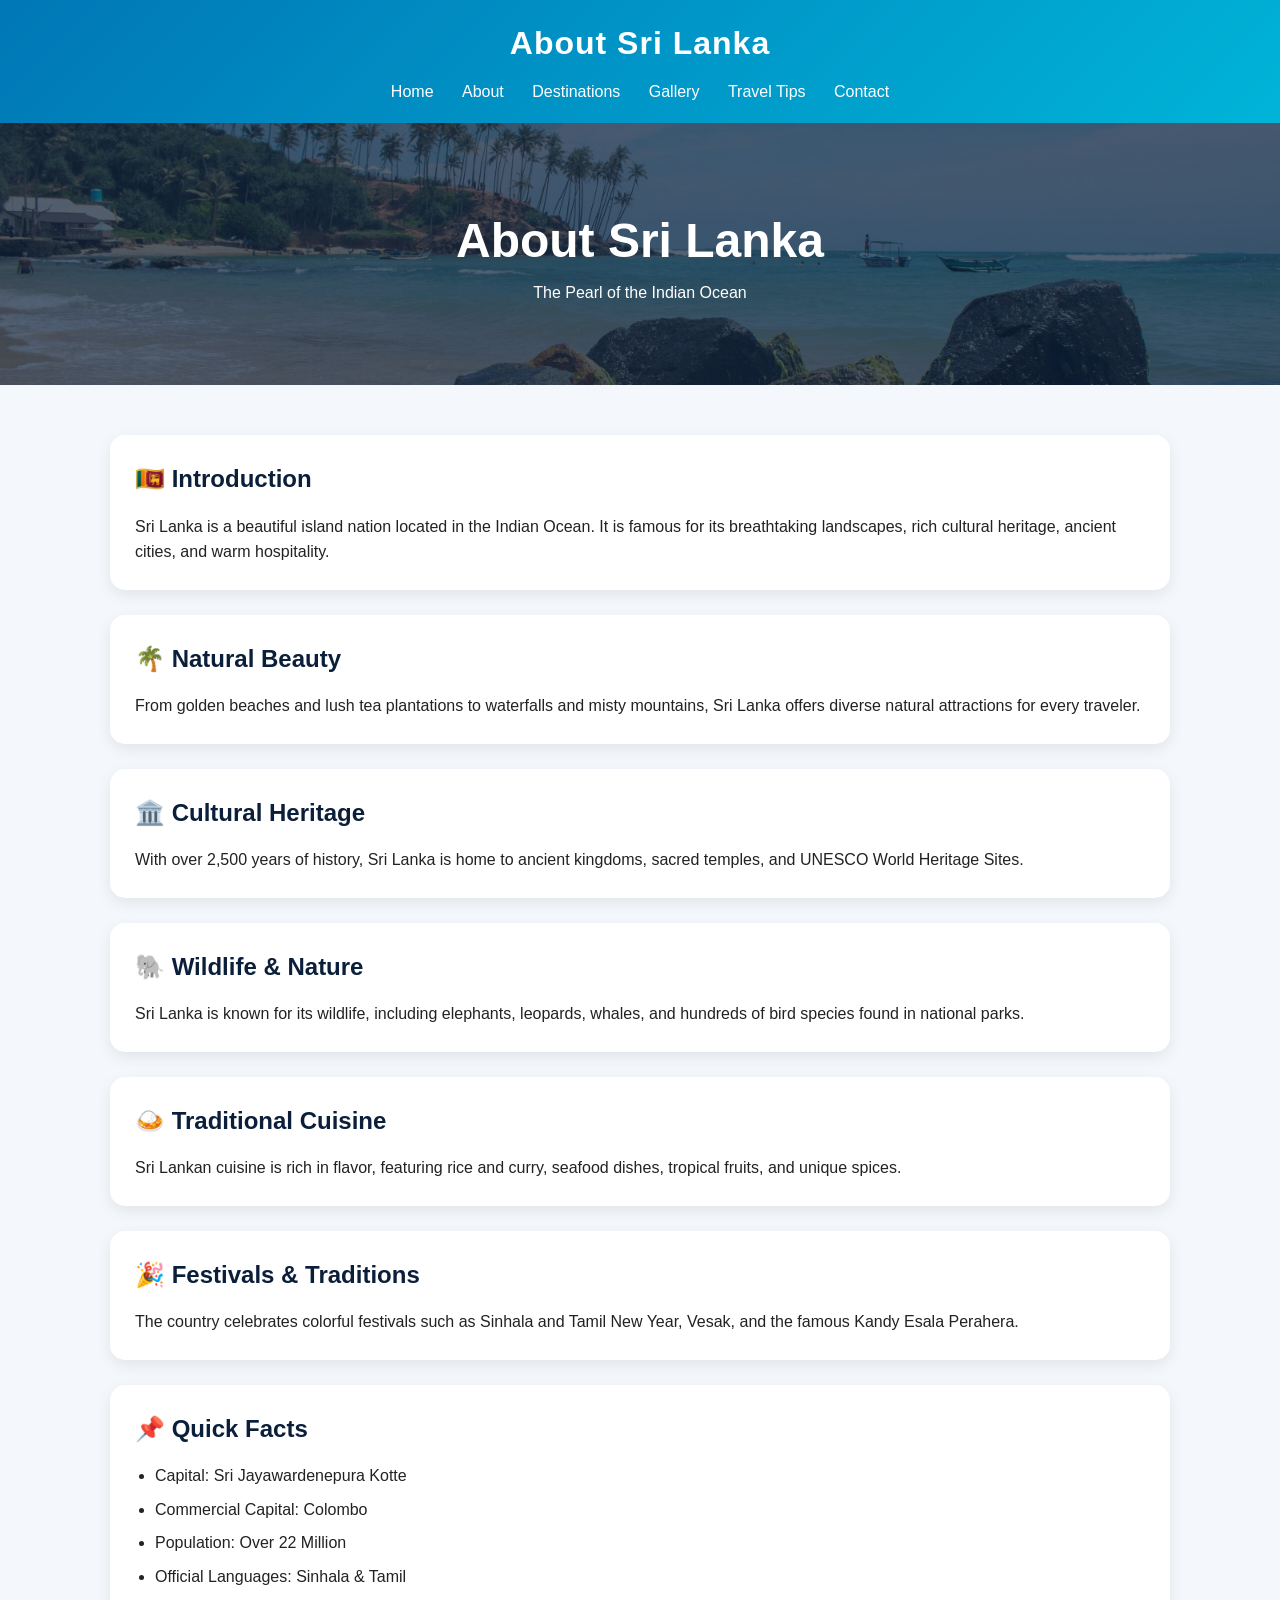
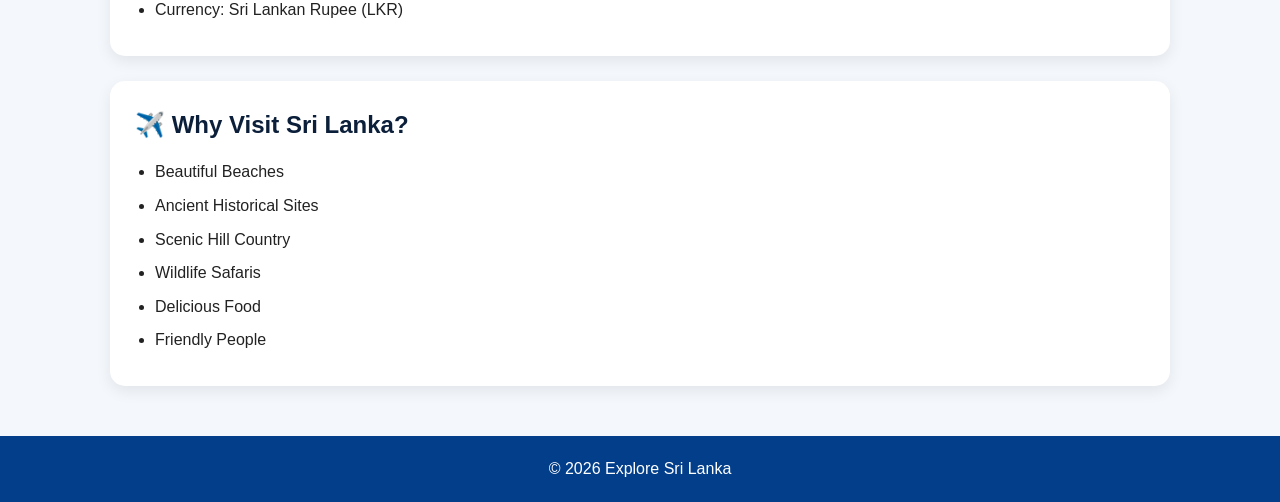
==== about.html @ e5718641 "Add files via upload" ====
<!doctype html>
<html lang="en">
  <head>
    <meta charset="UTF-8" />
    <title>About Sri Lanka</title>
    <link rel="stylesheet" href="css/style.css" />
  </head>
  <body>
    <header>
      <h1>About Sri Lanka</h1>
      <nav>
        <a href="index.html">Home</a>
        <a href="about.html">About</a>
        <a href="destinations.html">Destinations</a>
        <a href="gallery.html">Gallery</a>
        <a href="travel-tips.html">Travel Tips</a>
        <a href="contact.html">Contact</a>
      </nav>
    </header>

    <section class="page-banner">
      <h2>About Sri Lanka</h2>
      <p>The Pearl of the Indian Ocean</p>
    </section>

    <section class="about-container">
      <div class="about-section">
        <h2>🇱🇰 Introduction</h2>
        <p>
          Sri Lanka is a beautiful island nation located in the Indian Ocean. It
          is famous for its breathtaking landscapes, rich cultural heritage,
          ancient cities, and warm hospitality.
        </p>
      </div>

      <div class="about-section">
        <h2>🌴 Natural Beauty</h2>
        <p>
          From golden beaches and lush tea plantations to waterfalls and misty
          mountains, Sri Lanka offers diverse natural attractions for every
          traveler.
        </p>
      </div>

      <div class="about-section">
        <h2>🏛️ Cultural Heritage</h2>
        <p>
          With over 2,500 years of history, Sri Lanka is home to ancient
          kingdoms, sacred temples, and UNESCO World Heritage Sites.
        </p>
      </div>

      <div class="about-section">
        <h2>🐘 Wildlife & Nature</h2>
        <p>
          Sri Lanka is known for its wildlife, including elephants, leopards,
          whales, and hundreds of bird species found in national parks.
        </p>
      </div>

      <div class="about-section">
        <h2>🍛 Traditional Cuisine</h2>
        <p>
          Sri Lankan cuisine is rich in flavor, featuring rice and curry,
          seafood dishes, tropical fruits, and unique spices.
        </p>
      </div>

      <div class="about-section">
        <h2>🎉 Festivals & Traditions</h2>
        <p>
          The country celebrates colorful festivals such as Sinhala and Tamil
          New Year, Vesak, and the famous Kandy Esala Perahera.
        </p>
      </div>

      <div class="about-section">
        <h2>📌 Quick Facts</h2>
        <ul>
          <li>Capital: Sri Jayawardenepura Kotte</li>
          <li>Commercial Capital: Colombo</li>
          <li>Population: Over 22 Million</li>
          <li>Official Languages: Sinhala & Tamil</li>
          <li>Currency: Sri Lankan Rupee (LKR)</li>
        </ul>
      </div>

      <div class="about-section">
        <h2>✈️ Why Visit Sri Lanka?</h2>
        <ul>
          <li>Beautiful Beaches</li>
          <li>Ancient Historical Sites</li>
          <li>Scenic Hill Country</li>
          <li>Wildlife Safaris</li>
          <li>Delicious Food</li>
          <li>Friendly People</li>
        </ul>
      </div>
    </section>

    <footer>
      <p>© 2026 Explore Sri Lanka</p>
    </footer>
  </body>
</html>
---- css/style.css ----
* {
  margin: 0;
  padding: 0;
  box-sizing: border-box;
  font-family: 'Poppins', sans-serif;
}

body {
  background: #f4f7fb;
  color: #222;
  line-height: 1.6;
}

/* ===== HEADER (PROFESSIONAL STICKY NAVBAR) ===== */
header { 
  background: linear-gradient(135deg, #0077b6, #00b4d8);
  color: white;
  padding: 18px;
  text-align: center;
  box-shadow: 0 4px 15px rgba(0,0,0,0.15);
}

header h1 {
  font-size: 2rem;
  letter-spacing: 1px;
}

/* ===== NAVIGATION ===== */
nav {
  margin-top: 10px;
}

nav a {
  color: white;
  text-decoration: none;
  margin: 0 12px;
  font-weight: 500;
  position: relative;
  transition: 0.3s;
}

nav a::after {
  content: "";
  position: absolute;
  left: 0;
  bottom: -4px;
  width: 0%;
  height: 2px;
  background: #ffdd57;
  transition: 0.3s;
}

nav a:hover::after {
  width: 100%;
}

/* ===== HERO SECTION (UPGRADED) ===== */
.hero {
  background: linear-gradient(rgba(0,0,0,0.45), rgba(0,0,0,0.45)),
              url('../images/hero.jpeg') center/cover no-repeat;
  height: 85vh;
  display: flex;
  flex-direction: column;
  justify-content: center;
  align-items: center;
  text-align: center;
  color: white;
  padding: 20px;
}

.hero h2 {
  font-size: 3.2rem;
  font-weight: 700;
  margin-bottom: 10px;
}

.hero p {
  font-size: 1.2rem;
  color: #e0e0e0;
}

/* ===== SECTIONS ===== */
section {
  padding: 50px 20px;
}

/* ===== CARDS ===== */
.cards {
  display: grid;
  grid-template-columns: repeat(auto-fit, minmax(260px, 1fr));
  gap: 25px;
  max-width: 1100px;
  margin: auto;
}

.card {
  background: white;
  padding: 20px;
  border-radius: 15px;
  box-shadow: 0 10px 25px rgba(0,0,0,0.1);
  transition: 0.4s;
  text-align: center;
  overflow: hidden;
}

.card:hover {
  transform: translateY(-10px);
  background: #e0f7ff;
  box-shadow: 0 15px 30px rgba(0,0,0,0.2);
}

.card img {
  width: 100%;
  height: 180px;
  object-fit: cover;
  border-radius: 10px;
  margin-bottom: 10px;
}

/* ===== HERO SUBTITLE ===== */
.hero-subtitle {
  margin-top: 25px;
  font-size: 1.5rem;
  color: #cbd5e1;
  font-weight: 600;
  letter-spacing: 1px;
}

/* ===== BUTTON CONTAINER ===== */
.hero-buttons {
  margin-top: 20px;
  display: flex;
  gap: 15px;
  flex-wrap: wrap;
  justify-content: center;
}

/* ================= BUTTON LINKS ================= */
.hero-btn {
  display: inline-block;
  margin-top: 10px;
  padding: 10px 20px;
  background: linear-gradient(135deg, #1d4ed8, #00d4ff);
  color: white;
  text-decoration: none;
  border-radius: 30px;
  font-weight: 600;
  transition: 0.3s;
}

.hero-btn:hover {
  transform: scale(1.05);
  box-shadow: 0 10px 20px rgba(0,212,255,0.3);
}

/* ===== HIGHLIGHT (Sigiriya link feature) ===== */
.card:target {
  border: 3px solid #00b4d8;
  background: #e0f7ff;
  transform: scale(1.05);
}

/* ===== GALLERY ===== */
.gallery {
  display: grid;
  grid-template-columns: repeat(auto-fit, minmax(220px, 1fr));
  gap: 15px;
  max-width: 1000px;
  margin: auto;
}

.gallery img {
  width: 100%;
  height: 200px;
  object-fit: cover;
  border-radius: 12px;
  transition: 0.3s;
}

.gallery img:hover {
  transform: scale(1.07);
}

/* ===== TRAVEL TIPS ===== */
.tips {
  display: grid;
  grid-template-columns: repeat(auto-fit, minmax(250px, 1fr));
  gap: 20px;
  max-width: 1000px;
  margin: auto;
}

/* ===== FORM ===== */
form {
  max-width: 500px;
  margin: auto;
  background: white;
  padding: 30px;
  border-radius: 15px;
  box-shadow: 0 10px 25px rgba(0,0,0,0.1);
}

form input,
form textarea {
  width: 100%;
  margin: 10px 0;
  padding: 12px;
  border: 1px solid #ddd;
  border-radius: 8px;
  outline: none;
  transition: 0.3s;
}

form input:focus,
form textarea:focus {
  border-color: #00b4d8;
}

/* BUTTON */
form button {
  width: 100%;
  padding: 12px;
  background: linear-gradient(135deg, #0077b6, #00b4d8);
  color: white;
  border: none;
  border-radius: 8px;
  cursor: pointer;
  font-size: 1rem;
  transition: 0.3s;
}

form button:hover {
  transform: scale(1.03);
}

.page-banner {
    text-align: center;
    padding: 80px 20px;
    background: linear-gradient(rgba(11,31,58,0.7), rgba(11,31,58,0.7)),
                url('../images/heroo.jpeg') center/cover;
    color: white;
}

.page-banner h2 {
    font-size: 3rem;
}

/* ===== ABOUT ===== */

.about-container {
    max-width: 1100px;
    margin: 50px auto;
    padding: 0 20px;
}

.about-section {
    background: white;
    margin-bottom: 25px;
    padding: 25px;
    border-radius: 15px;
    box-shadow: 0 5px 15px rgba(0,0,0,0.08);
}

.about-section h2 {
    color: #0b1f3a;
    margin-bottom: 15px;
}

.about-section ul {
    padding-left: 20px;
}

.about-section li {
    margin-bottom: 8px;
}

/* ===== FOOTER ===== */
footer {
  text-align: center;
  padding: 20px;
  background: #023e8a;
  color: white;
  margin-top: 40px;
}

/* ===== RESPONSIVE ===== */
@media (max-width: 768px) {
  .hero h2 {
    font-size: 2rem;
  }

  nav a {
    display: inline-block;
    margin: 8px;
  }
}
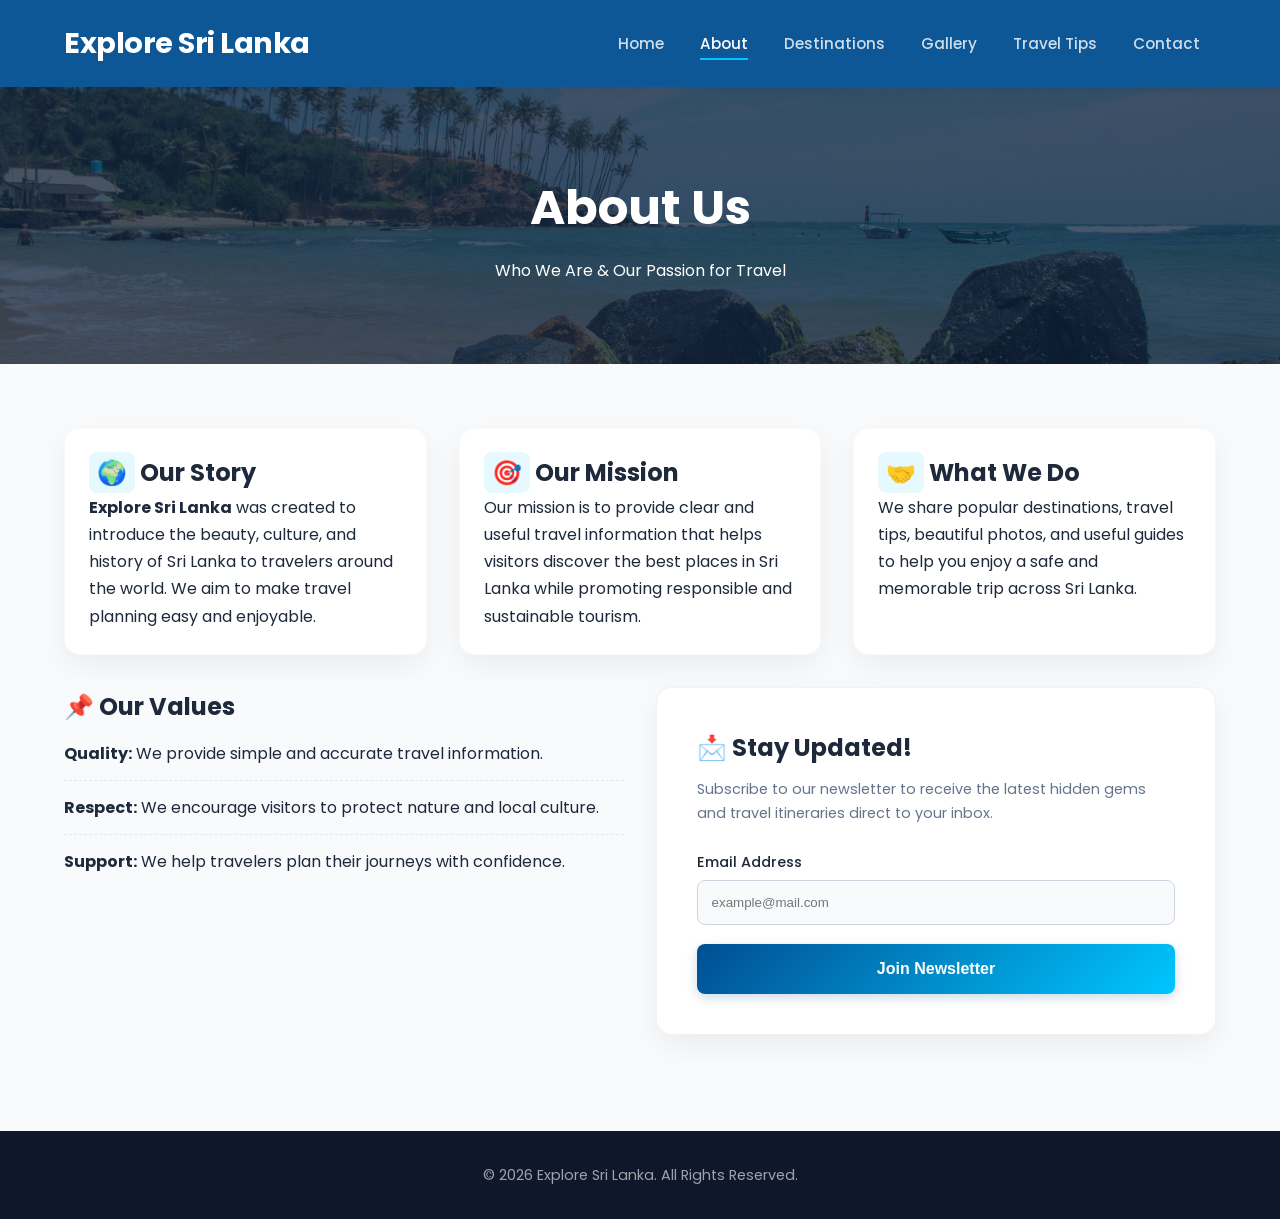
==== commit 48e8aee4: "Update about.html" ====
--- a/about.html
+++ b/about.html
@@ -2,15 +2,21 @@
 <html lang="en">
   <head>
     <meta charset="UTF-8" />
-    <title>About Sri Lanka</title>
+    <meta name="viewport" content="width=device-width, initial-scale=1.0" />
+    <title>About Us — Explore Sri Lanka</title>
+    <link
+      href="https://fonts.googleapis.com/css2?family=Poppins:wght@300;400;500;600;700&display=swap"
+      rel="stylesheet"
+    />
     <link rel="stylesheet" href="css/style.css" />
+    <script src="js/script.js" defer></script>
   </head>
   <body>
     <header>
-      <h1>About Sri Lanka</h1>
+      <h1>Explore Sri Lanka</h1>
       <nav>
         <a href="index.html">Home</a>
-        <a href="about.html">About</a>
+        <a href="about.html" class="active">About</a>
         <a href="destinations.html">Destinations</a>
         <a href="gallery.html">Gallery</a>
         <a href="travel-tips.html">Travel Tips</a>
@@ -19,87 +25,94 @@
     </header>
 
     <section class="page-banner">
-      <h2>About Sri Lanka</h2>
-      <p>The Pearl of the Indian Ocean</p>
+      <h2>About Us</h2>
+      <p>Who We Are & Our Passion for Travel</p>
     </section>
 
-    <section class="about-container">
-      <div class="about-section">
-        <h2>🇱🇰 Introduction</h2>
-        <p>
-          Sri Lanka is a beautiful island nation located in the Indian Ocean. It
-          is famous for its breathtaking landscapes, rich cultural heritage,
-          ancient cities, and warm hospitality.
-        </p>
+    <main class="about-container">
+      <div class="about-grid">
+        <div class="about-section card">
+          <h2><span class="icon-badge">🌍</span> Our Story</h2>
+          <p>
+            <strong>Explore Sri Lanka</strong> was created to introduce the
+            beauty, culture, and history of Sri Lanka to travelers around the
+            world. We aim to make travel planning easy and enjoyable.
+          </p>
+        </div>
+
+        <div class="about-section card">
+          <h2><span class="icon-badge">🎯</span> Our Mission</h2>
+          <p>
+            Our mission is to provide clear and useful travel information that
+            helps visitors discover the best places in Sri Lanka while promoting
+            responsible and sustainable tourism.
+          </p>
+        </div>
+
+        <div class="about-section card">
+          <h2><span class="icon-badge">🤝</span> What We Do</h2>
+          <p>
+            We share popular destinations, travel tips, beautiful photos, and
+            useful guides to help you enjoy a safe and memorable trip across Sri
+            Lanka.
+          </p>
+        </div>
       </div>
 
-      <div class="about-section">
-        <h2>🌴 Natural Beauty</h2>
-        <p>
-          From golden beaches and lush tea plantations to waterfalls and misty
-          mountains, Sri Lanka offers diverse natural attractions for every
-          traveler.
-        </p>
+      <div class="about-grid-secondary">
+        <div class="about-section facts-card">
+          <h2>📌 Our Values</h2>
+          <ul class="styled-list">
+            <li>
+              <strong>Quality:</strong> We provide simple and accurate travel
+              information.
+            </li>
+            <li>
+              <strong>Respect:</strong> We encourage visitors to protect nature
+              and local culture.
+            </li>
+            <li>
+              <strong>Support:</strong> We help travelers plan their journeys
+              with confidence.
+            </li>
+          </ul>
+        </div>
+
+        
+        <div class="about-section visit-card" style="background: var(--bg-card); border: 1px solid rgba(0,0,0,0.05); padding: 2.5rem; box-shadow: var(--shadow-md); border-radius: var(--radius-box);">
+          <h2 style="margin-bottom: 0.5rem;">📩 Stay Updated!</h2>
+          <p style="color: var(--text-muted); margin-bottom: 1.5rem; font-size: 0.9rem;">Subscribe to our newsletter to receive the latest hidden gems and travel itineraries direct to your inbox.</p>
+          
+          <div style="text-align: left;">
+            <label for="newsletter-email" style="font-weight: 500; font-size: 0.9rem; display: block; margin-bottom: 0.4rem;">Email Address</label>
+            <input 
+              type="email" 
+              id="newsletter-email" 
+              placeholder="example@mail.com" 
+              style="width: 100%; margin: 0 0 1.2rem 0; padding: 0.85rem; border: 1px solid #cbd5e1; border-radius: var(--radius-inner); background-color: #f8fafc;" 
+              required 
+            />
+            
+            
+            <button 
+              type="button" 
+              onclick="subscribeNewsletter()" 
+              style="width: 100%; padding: 1rem; background: var(--brand-gradient); color: var(--text-light); border: none; border-radius: var(--radius-inner); cursor: pointer; font-size: 1rem; font-weight: 600; box-shadow: 0 4px 12px rgba(0, 78, 146, 0.2);"
+            >
+              Join Newsletter
+            </button>
+          </div>
+          
+          
+          <p id="subscribe-msg" style="margin-top: 15px; font-size: 0.9rem; font-weight: 600; text-align: center; display: none;"></p>
+        </div>
+        </div>
+        </div>
       </div>
-
-      <div class="about-section">
-        <h2>🏛️ Cultural Heritage</h2>
-        <p>
-          With over 2,500 years of history, Sri Lanka is home to ancient
-          kingdoms, sacred temples, and UNESCO World Heritage Sites.
-        </p>
-      </div>
-
-      <div class="about-section">
-        <h2>🐘 Wildlife & Nature</h2>
-        <p>
-          Sri Lanka is known for its wildlife, including elephants, leopards,
-          whales, and hundreds of bird species found in national parks.
-        </p>
-      </div>
-
-      <div class="about-section">
-        <h2>🍛 Traditional Cuisine</h2>
-        <p>
-          Sri Lankan cuisine is rich in flavor, featuring rice and curry,
-          seafood dishes, tropical fruits, and unique spices.
-        </p>
-      </div>
-
-      <div class="about-section">
-        <h2>🎉 Festivals & Traditions</h2>
-        <p>
-          The country celebrates colorful festivals such as Sinhala and Tamil
-          New Year, Vesak, and the famous Kandy Esala Perahera.
-        </p>
-      </div>
-
-      <div class="about-section">
-        <h2>📌 Quick Facts</h2>
-        <ul>
-          <li>Capital: Sri Jayawardenepura Kotte</li>
-          <li>Commercial Capital: Colombo</li>
-          <li>Population: Over 22 Million</li>
-          <li>Official Languages: Sinhala & Tamil</li>
-          <li>Currency: Sri Lankan Rupee (LKR)</li>
-        </ul>
-      </div>
-
-      <div class="about-section">
-        <h2>✈️ Why Visit Sri Lanka?</h2>
-        <ul>
-          <li>Beautiful Beaches</li>
-          <li>Ancient Historical Sites</li>
-          <li>Scenic Hill Country</li>
-          <li>Wildlife Safaris</li>
-          <li>Delicious Food</li>
-          <li>Friendly People</li>
-        </ul>
-      </div>
-    </section>
+    </main>
 
     <footer>
-      <p>© 2026 Explore Sri Lanka</p>
+      <p>© 2026 Explore Sri Lanka. All Rights Reserved.</p>
     </footer>
   </body>
 </html>
--- a/css/style.css
+++ b/css/style.css
@@ -1,296 +1,397 @@
-* {
+
+:root {
+  --brand-primary: #004e92;
+  --brand-secondary: #00c6ff;
+  --brand-gradient: linear-gradient(135deg, #004e92, #00c6ff);
+  --bg-global: #f8fafc;
+  --bg-card: #ffffff;
+  --text-main: #1e293b;
+  --text-muted: #64748b;
+  --text-light: #ffffff;
+  
+  --shadow-sm: 0 2px 8px rgba(0, 0, 0, 0.04);
+  --shadow-md: 0 10px 30px rgba(0, 0, 0, 0.06);
+  --shadow-lg: 0 20px 40px rgba(0, 0, 0, 0.12);
+
+  --radius-inner: 8px;
+  --radius-box: 16px;
+  --radius-full: 50px;
+  --curve-smooth: cubic-bezier(0.4, 0, 0.2, 1);
+  --anim-fast: 0.2s;
+  --anim-slow: 0.4s;
+}
+
+
+*, *::before, *::after {
   margin: 0;
   padding: 0;
   box-sizing: border-box;
-  font-family: 'Poppins', sans-serif;
+}
+
+html {
+  scroll-behavior: smooth;
 }
 
 body {
-  background: #f4f7fb;
-  color: #222;
-  line-height: 1.6;
-}
-
-/* ===== HEADER (PROFESSIONAL STICKY NAVBAR) ===== */
+  background-color: var(--bg-global);
+  color: var(--text-main);
+  font-family: 'Poppins', system-ui, -apple-system, sans-serif;
+  line-height: 1.7;
+  -webkit-font-smoothing: antialiased;
+}
+
+
 header { 
-  background: linear-gradient(135deg, #0077b6, #00b4d8);
-  color: white;
-  padding: 18px;
-  text-align: center;
-  box-shadow: 0 4px 15px rgba(0,0,0,0.15);
+  background: rgba(0, 78, 146, 0.95);
+  backdrop-filter: blur(12px);
+  -webkit-backdrop-filter: blur(12px);
+  color: var(--text-light);
+  padding: 1.2rem 2rem;
+  position: sticky;
+  top: 0;
+  z-index: 1000;
+  box-shadow: var(--shadow-sm);
+  display: flex;
+  flex-direction: column;
+  align-items: center;
+  gap: 0.5rem;
 }
 
 header h1 {
-  font-size: 2rem;
-  letter-spacing: 1px;
-}
-
-/* ===== NAVIGATION ===== */
-nav {
-  margin-top: 10px;
+  font-size: clamp(1.4rem, 3vw, 1.8rem);
+  font-weight: 700;
+  letter-spacing: -0.5px;
 }
 
 nav a {
-  color: white;
+  color: rgba(255, 255, 255, 0.8);
   text-decoration: none;
-  margin: 0 12px;
+  margin: 0 1rem;
   font-weight: 500;
+  font-size: 0.95rem;
   position: relative;
-  transition: 0.3s;
+  padding: 0.4rem 0;
+  transition: color var(--anim-fast) var(--curve-smooth);
+}
+
+nav a:hover, nav a.active {
+  color: var(--text-light);
 }
 
 nav a::after {
   content: "";
   position: absolute;
+  left: 50%;
+  bottom: 0;
+  width: 0;
+  height: 2px;
+  background: var(--brand-secondary);
+  transition: width var(--anim-fast) var(--curve-smooth), left var(--anim-fast) var(--curve-smooth);
+}
+
+nav a:hover::after, nav a.active::after {
+  width: 100%;
   left: 0;
-  bottom: -4px;
-  width: 0%;
-  height: 2px;
-  background: #ffdd57;
-  transition: 0.3s;
-}
-
-nav a:hover::after {
-  width: 100%;
-}
-
-/* ===== HERO SECTION (UPGRADED) ===== */
+}
+
+
 .hero {
-  background: linear-gradient(rgba(0,0,0,0.45), rgba(0,0,0,0.45)),
+  background: linear-gradient(rgba(15, 23, 42, 0.6), rgba(15, 23, 42, 0.75)),
               url('../images/hero.jpeg') center/cover no-repeat;
   height: 85vh;
+  min-height: 550px;
   display: flex;
   flex-direction: column;
   justify-content: center;
   align-items: center;
   text-align: center;
-  color: white;
-  padding: 20px;
+  color: var(--text-light);
+  padding: 2rem;
 }
 
 .hero h2 {
-  font-size: 3.2rem;
+  font-size: clamp(2.3rem, 6vw, 3.8rem);
+  font-weight: 800;
+  line-height: 1.2;
+  margin-bottom: 1rem;
+}
+
+.hero p {
+  font-size: clamp(1rem, 2.5vw, 1.25rem);
+  color: rgba(255, 255, 255, 0.9);
+  max-width: 650px;
+}
+
+.hero-subtitle {
+  margin-top: 2rem;
+  font-size: 1.1rem;
+  color: var(--brand-secondary);
+  font-weight: 600;
+  text-transform: uppercase;
+  letter-spacing: 2px;
+}
+
+.hero-buttons {
+  margin-top: 1.5rem;
+  display: flex;
+  gap: 1rem;
+  flex-wrap: wrap;
+  justify-content: center;
+}
+
+.hero-btn {
+  display: inline-block;
+  padding: 0.8rem 2rem;
+  background: var(--brand-gradient);
+  color: var(--text-light);
+  text-decoration: none;
+  border-radius: var(--radius-full);
+  font-weight: 600;
+  box-shadow: 0 4px 15px rgba(0, 198, 255, 0.3);
+  transition: transform var(--anim-fast) var(--curve-smooth), box-shadow var(--anim-fast) var(--curve-smooth);
+}
+
+.hero-btn:hover {
+  transform: translateY(-3px);
+  box-shadow: 0 8px 25px rgba(0, 198, 255, 0.45);
+}
+
+.page-banner {
+  text-align: center;
+  padding: 5rem 1.5rem;
+  background: linear-gradient(rgba(11, 31, 58, 0.75), rgba(11, 31, 58, 0.75)),
+              url('../images/heroo.jpeg') center/cover no-repeat;
+  color: var(--text-light);
+}
+
+.page-banner h2 {
+  font-size: clamp(2rem, 5vw, 3rem);
   font-weight: 700;
-  margin-bottom: 10px;
-}
-
-.hero p {
-  font-size: 1.2rem;
-  color: #e0e0e0;
-}
-
-/* ===== SECTIONS ===== */
-section {
-  padding: 50px 20px;
-}
-
-/* ===== CARDS ===== */
-.cards {
+  margin-bottom: 0.5rem;
+}
+
+
+main, .main-content, .about-container {
+  padding: 4rem 1.5rem;
+  max-width: 1200px;
+  margin: 0 auto;
+}
+
+.cards, .tips {
+  display: grid;
+  grid-template-columns: repeat(auto-fit, minmax(300px, 1fr));
+  gap: 2.5rem;
+}
+
+.card {
+  background: var(--bg-card);
+  padding: 1.5rem;
+  border-radius: var(--radius-box);
+  box-shadow: var(--shadow-md);
+  border: 1px solid rgba(0,0,0,0.02);
+  transition: transform var(--anim-slow) var(--curve-smooth), box-shadow var(--anim-slow) var(--curve-smooth), border-color var(--anim-slow) var(--curve-smooth);
+}
+
+.card:hover {
+  transform: translateY(-8px);
+  box-shadow: var(--shadow-lg);
+  border-color: rgba(0, 198, 255, 0.2);
+}
+
+.card img {
+  width: 100%;
+  height: 200px;
+  object-fit: cover;
+  border-radius: var(--radius-inner);
+  margin-bottom: 1rem;
+}
+
+.card h3 {
+  font-size: 1.4rem;
+  margin-bottom: 0.25rem;
+}
+
+.card-subtitle {
+  color: var(--brand-primary);
+  font-weight: 500;
+  font-size: 0.95rem;
+  margin-bottom: 0.75rem;
+}
+
+.card-desc {
+  color: var(--text-muted);
+  font-size: 0.9rem;
+}
+
+
+.card:target {
+  border: 2px solid var(--brand-secondary);
+  background: #f0faff;
+  animation: pulseHighlight 2s infinite;
+}
+
+
+.gallery {
   display: grid;
   grid-template-columns: repeat(auto-fit, minmax(260px, 1fr));
-  gap: 25px;
-  max-width: 1100px;
-  margin: auto;
-}
-
-.card {
-  background: white;
-  padding: 20px;
-  border-radius: 15px;
-  box-shadow: 0 10px 25px rgba(0,0,0,0.1);
-  transition: 0.4s;
-  text-align: center;
+  gap: 1.5rem;
+}
+
+.gallery-item {
   overflow: hidden;
-}
-
-.card:hover {
-  transform: translateY(-10px);
-  background: #e0f7ff;
-  box-shadow: 0 15px 30px rgba(0,0,0,0.2);
-}
-
-.card img {
-  width: 100%;
-  height: 180px;
+  border-radius: var(--radius-box);
+  box-shadow: var(--shadow-sm);
+}
+
+.gallery img {
+  width: 100%;
+  height: 250px;
   object-fit: cover;
-  border-radius: 10px;
-  margin-bottom: 10px;
-}
-
-/* ===== HERO SUBTITLE ===== */
-.hero-subtitle {
-  margin-top: 25px;
-  font-size: 1.5rem;
-  color: #cbd5e1;
-  font-weight: 600;
-  letter-spacing: 1px;
-}
-
-/* ===== BUTTON CONTAINER ===== */
-.hero-buttons {
-  margin-top: 20px;
+  display: block;
+  transition: transform var(--anim-slow) var(--curve-smooth);
+}
+
+.gallery img:hover {
+  transform: scale(1.06);
+}
+
+
+.about-grid, .about-grid-secondary {
+  display: grid;
+  grid-template-columns: repeat(auto-fit, minmax(320px, 1fr));
+  gap: 2rem;
+  margin-bottom: 2rem;
+}
+
+.icon-badge {
+  background: rgba(0, 198, 255, 0.1);
+  padding: 4px 8px;
+  border-radius: var(--radius-inner);
+}
+
+.styled-list {
+  list-style: none;
+}
+
+.styled-list li {
+  padding: 0.8rem 0;
+  border-bottom: 1px dashed #e2e8f0;
+}
+
+.styled-list li:last-child {
+  border-bottom: none;
+}
+
+.tags-container {
   display: flex;
-  gap: 15px;
   flex-wrap: wrap;
-  justify-content: center;
-}
-
-/* ================= BUTTON LINKS ================= */
-.hero-btn {
-  display: inline-block;
-  margin-top: 10px;
-  padding: 10px 20px;
-  background: linear-gradient(135deg, #1d4ed8, #00d4ff);
-  color: white;
-  text-decoration: none;
-  border-radius: 30px;
-  font-weight: 600;
-  transition: 0.3s;
-}
-
-.hero-btn:hover {
-  transform: scale(1.05);
-  box-shadow: 0 10px 20px rgba(0,212,255,0.3);
-}
-
-/* ===== HIGHLIGHT (Sigiriya link feature) ===== */
-.card:target {
-  border: 3px solid #00b4d8;
-  background: #e0f7ff;
-  transform: scale(1.05);
-}
-
-/* ===== GALLERY ===== */
-.gallery {
-  display: grid;
-  grid-template-columns: repeat(auto-fit, minmax(220px, 1fr));
-  gap: 15px;
-  max-width: 1000px;
-  margin: auto;
-}
-
-.gallery img {
-  width: 100%;
-  height: 200px;
-  object-fit: cover;
-  border-radius: 12px;
-  transition: 0.3s;
-}
-
-.gallery img:hover {
-  transform: scale(1.07);
-}
-
-/* ===== TRAVEL TIPS ===== */
-.tips {
-  display: grid;
-  grid-template-columns: repeat(auto-fit, minmax(250px, 1fr));
-  gap: 20px;
-  max-width: 1000px;
-  margin: auto;
-}
-
-/* ===== FORM ===== */
+  gap: 10px;
+  margin-top: 1rem;
+}
+
+.tag {
+  background: #f1f5f9;
+  padding: 6px 14px;
+  border-radius: var(--radius-full);
+  font-size: 0.85rem;
+  font-weight: 500;
+  border: 1px solid #e2e8f0;
+}
+
+
 form {
-  max-width: 500px;
-  margin: auto;
-  background: white;
-  padding: 30px;
-  border-radius: 15px;
-  box-shadow: 0 10px 25px rgba(0,0,0,0.1);
-}
-
-form input,
-form textarea {
-  width: 100%;
-  margin: 10px 0;
-  padding: 12px;
-  border: 1px solid #ddd;
-  border-radius: 8px;
+  max-width: 550px;
+  margin: 0 auto;
+  background: var(--bg-card);
+  padding: 2.5rem;
+  border-radius: var(--radius-box);
+  box-shadow: var(--shadow-md);
+}
+
+form input, form textarea {
+  width: 100%;
+  margin: 0.4rem 0 1.2rem 0;
+  padding: 0.85rem;
+  border: 1px solid #cbd5e1;
+  border-radius: var(--radius-inner);
+  font-family: inherit;
+  background-color: #f8fafc;
   outline: none;
-  transition: 0.3s;
-}
-
-form input:focus,
-form textarea:focus {
-  border-color: #00b4d8;
-}
-
-/* BUTTON */
+  transition: all var(--anim-fast) var(--curve-smooth);
+}
+
+form input:focus, form textarea:focus {
+  border-color: var(--brand-secondary);
+  background-color: var(--bg-card);
+  box-shadow: 0 0 0 4px rgba(0, 198, 255, 0.15);
+}
+
 form button {
   width: 100%;
-  padding: 12px;
-  background: linear-gradient(135deg, #0077b6, #00b4d8);
-  color: white;
+  padding: 1rem;
+  background: var(--brand-gradient);
+  color: var(--text-light);
   border: none;
-  border-radius: 8px;
+  border-radius: var(--radius-inner);
   cursor: pointer;
   font-size: 1rem;
-  transition: 0.3s;
+  font-weight: 600;
+  box-shadow: 0 4px 12px rgba(0, 78, 146, 0.2);
+  transition: all var(--anim-fast) var(--curve-smooth);
 }
 
 form button:hover {
-  transform: scale(1.03);
-}
-
-.page-banner {
-    text-align: center;
-    padding: 80px 20px;
-    background: linear-gradient(rgba(11,31,58,0.7), rgba(11,31,58,0.7)),
-                url('../images/heroo.jpeg') center/cover;
-    color: white;
-}
-
-.page-banner h2 {
-    font-size: 3rem;
-}
-
-/* ===== ABOUT ===== */
-
-.about-container {
-    max-width: 1100px;
-    margin: 50px auto;
-    padding: 0 20px;
-}
-
-.about-section {
-    background: white;
-    margin-bottom: 25px;
-    padding: 25px;
-    border-radius: 15px;
-    box-shadow: 0 5px 15px rgba(0,0,0,0.08);
-}
-
-.about-section h2 {
-    color: #0b1f3a;
-    margin-bottom: 15px;
-}
-
-.about-section ul {
-    padding-left: 20px;
-}
-
-.about-section li {
-    margin-bottom: 8px;
-}
-
-/* ===== FOOTER ===== */
+  transform: translateY(-2px);
+  opacity: 0.95;
+}
+
+
 footer {
   text-align: center;
-  padding: 20px;
-  background: #023e8a;
-  color: white;
-  margin-top: 40px;
-}
-
-/* ===== RESPONSIVE ===== */
-@media (max-width: 768px) {
-  .hero h2 {
-    font-size: 2rem;
-  }
-
+  padding: 2rem;
+  background-color: #0f172a;
+  color: rgba(255, 255, 255, 0.6);
+  font-size: 0.9rem;
+}
+
+
+@media (min-width: 768px) {
+  header {
+    flex-direction: row;
+    justify-content: space-between;
+    padding: 1.2rem 4rem;
+  }
+}
+
+@media (max-width: 767px) {
+  nav {
+    display: grid;
+    grid-template-columns: repeat(3, 1fr);
+    gap: 8px;
+    width: 100%;
+    text-align: center;
+  }
   nav a {
-    display: inline-block;
-    margin: 8px;
-  }
-}+    margin: 0;
+    font-size: 0.85rem;
+    padding: 6px;
+    background: rgba(255, 255, 255, 0.06);
+    border-radius: 4px;
+  }
+  nav a::after {
+    display: none; 
+  }
+  .hero-buttons {
+    flex-direction: column;
+    width: 100%;
+  }
+  .hero-btn {
+    width: 100%;
+  }
+}
+
+@keyframes pulseHighlight {
+  0% { box-shadow: 0 0 0 0 rgba(0, 198, 255, 0.4); }
+  70% { box-shadow: 0 0 0 10px rgba(0, 198, 255, 0); }
+  100% { box-shadow: 0 0 0 0 rgba(0, 198, 255, 0); }
+}
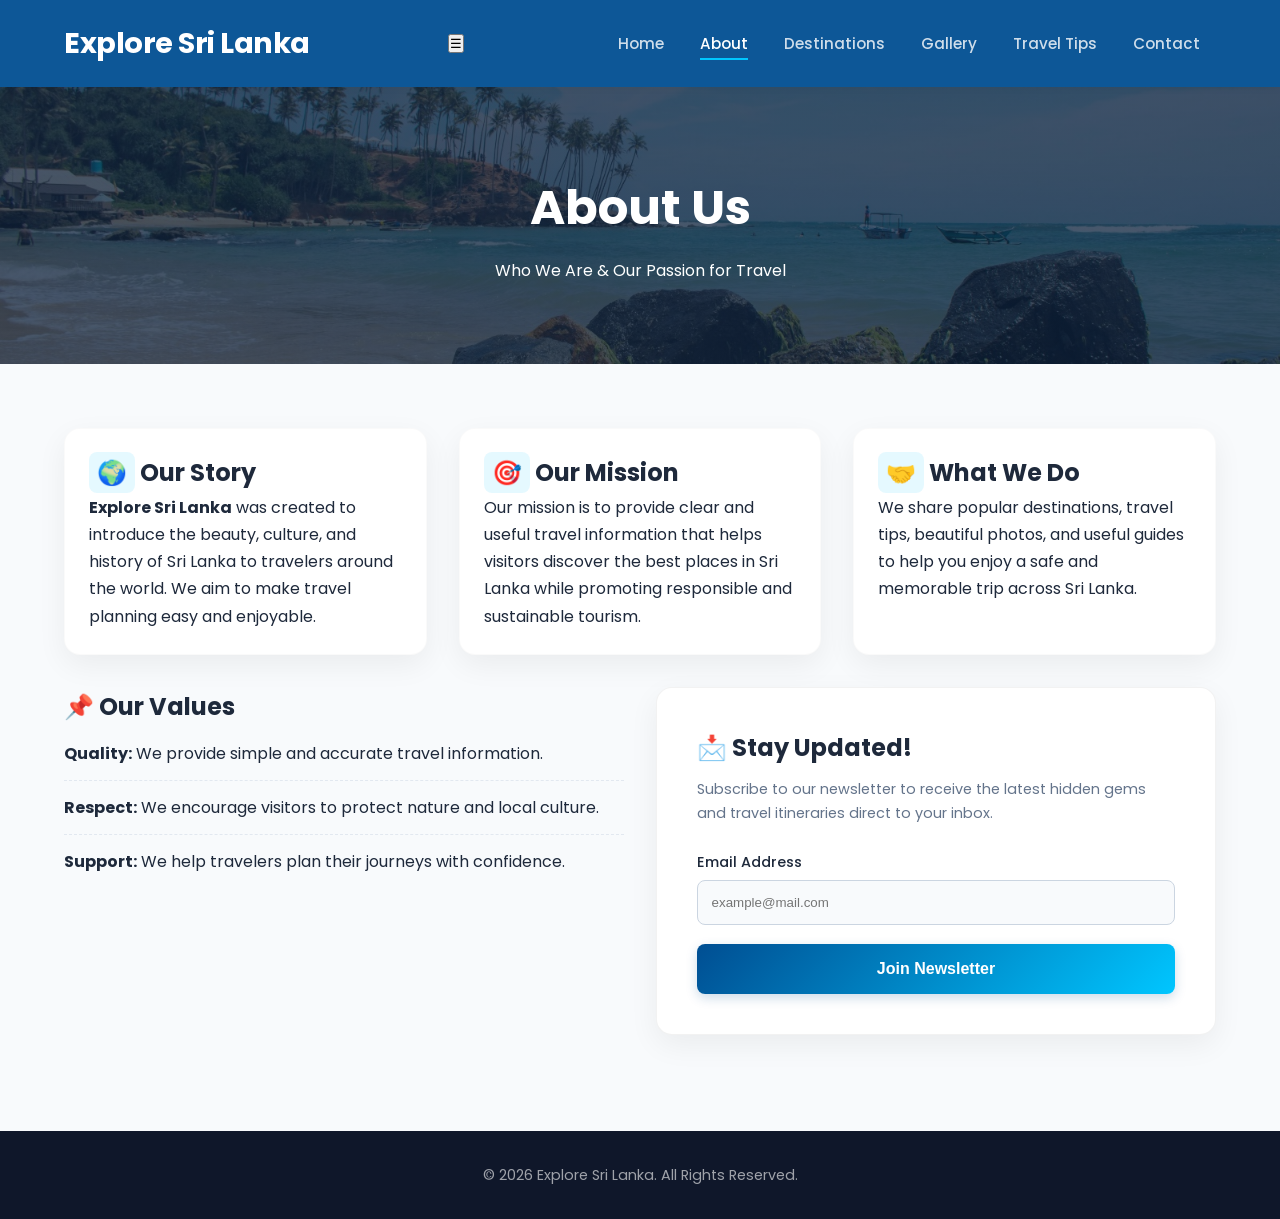
==== commit 0ef64cd4: "Add menu toggle button for navigation Added a button to toggle the navigation menu for better access" ====
--- a/about.html
+++ b/about.html
@@ -14,7 +14,10 @@
   <body>
     <header>
       <h1>Explore Sri Lanka</h1>
-      <nav>
+      <button class="menu-toggle" onclick="toggleMenu()" aria-label="Toggle navigation">
+        ☰
+      </button>
+      <nav id="nav-menu">
         <a href="index.html">Home</a>
         <a href="about.html" class="active">About</a>
         <a href="destinations.html">Destinations</a>
